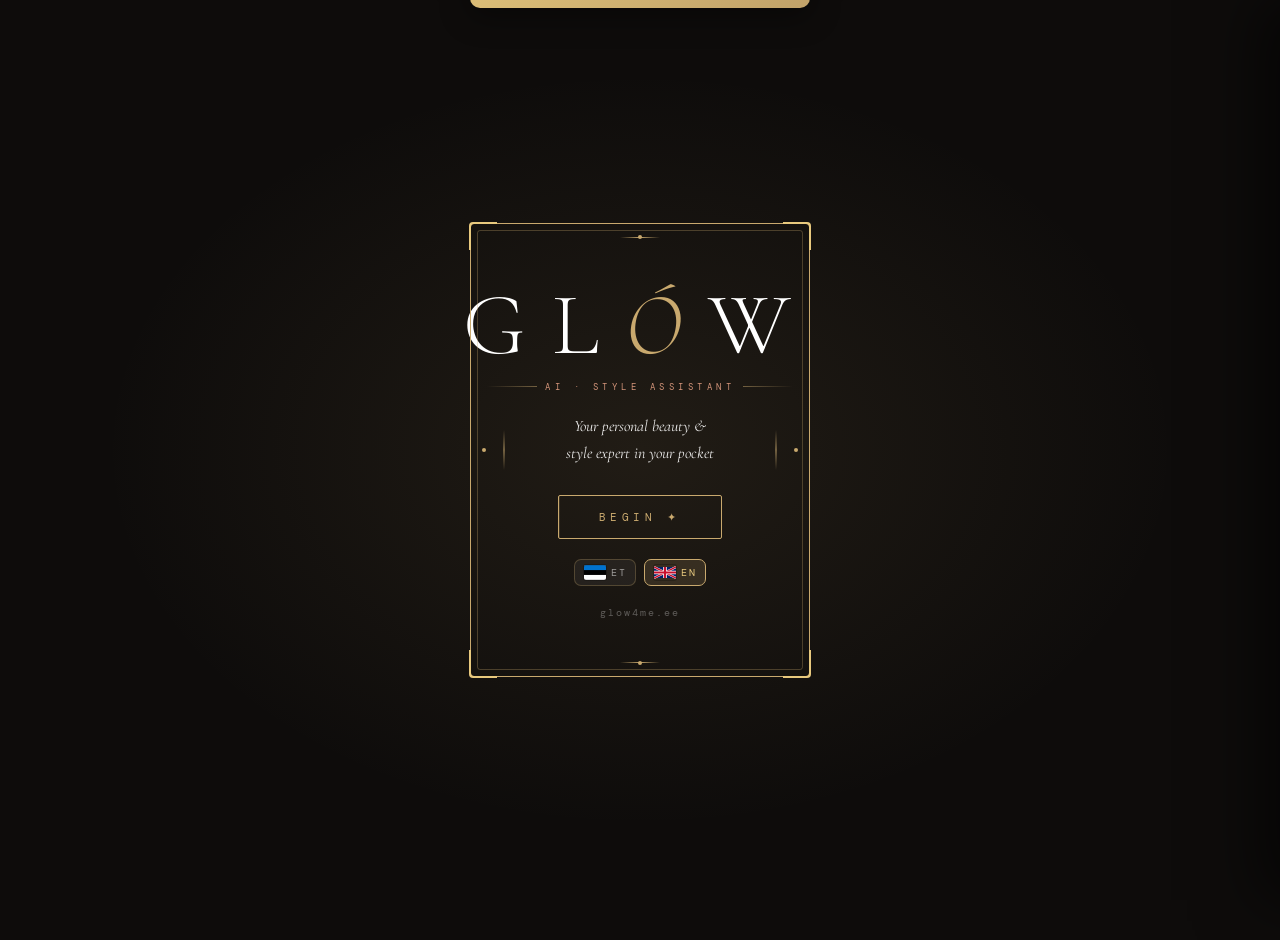
==== en/index.html @ c8969854 "Add English version of index.html" ====
<!DOCTYPE html>
<html lang="en">
<head>
<meta charset="UTF-8">
<meta name="viewport" content="width=device-width, initial-scale=1.0">
<title>GLÓW · AI Style Assistant</title>
<meta name="description" content="GLÓW is an AI-powered beauty app that instantly advises you on makeup, style and skincare. Open the camera, let Claude AI analyse you and get personal recommendations.">
<link rel="canonical" href="https://glow4me.ee/?lang=en">
<meta name="theme-color" content="#0e0c0b">
<!-- Suuname inglise keelsele versioonile (?lang=en) -->
<meta http-equiv="refresh" content="0; url=/?lang=en">
<script>try{localStorage.setItem('glow_lang','en');}catch(e){}location.replace('/?lang=en');</script>
<style>html,body{margin:0;height:100%;background:#0e0c0b;color:#c9a96e;font-family:Georgia,serif;display:flex;align-items:center;justify-content:center;text-align:center}a{color:#e8c97e}</style>
</head>
<body>
<div>
  <p style="font-size:28px;letter-spacing:.15em">GL<span style="font-style:italic">Ó</span>W</p>
  <p>Opening the English version… <a href="/?lang=en">continue →</a></p>
</div>
</body>
</html>
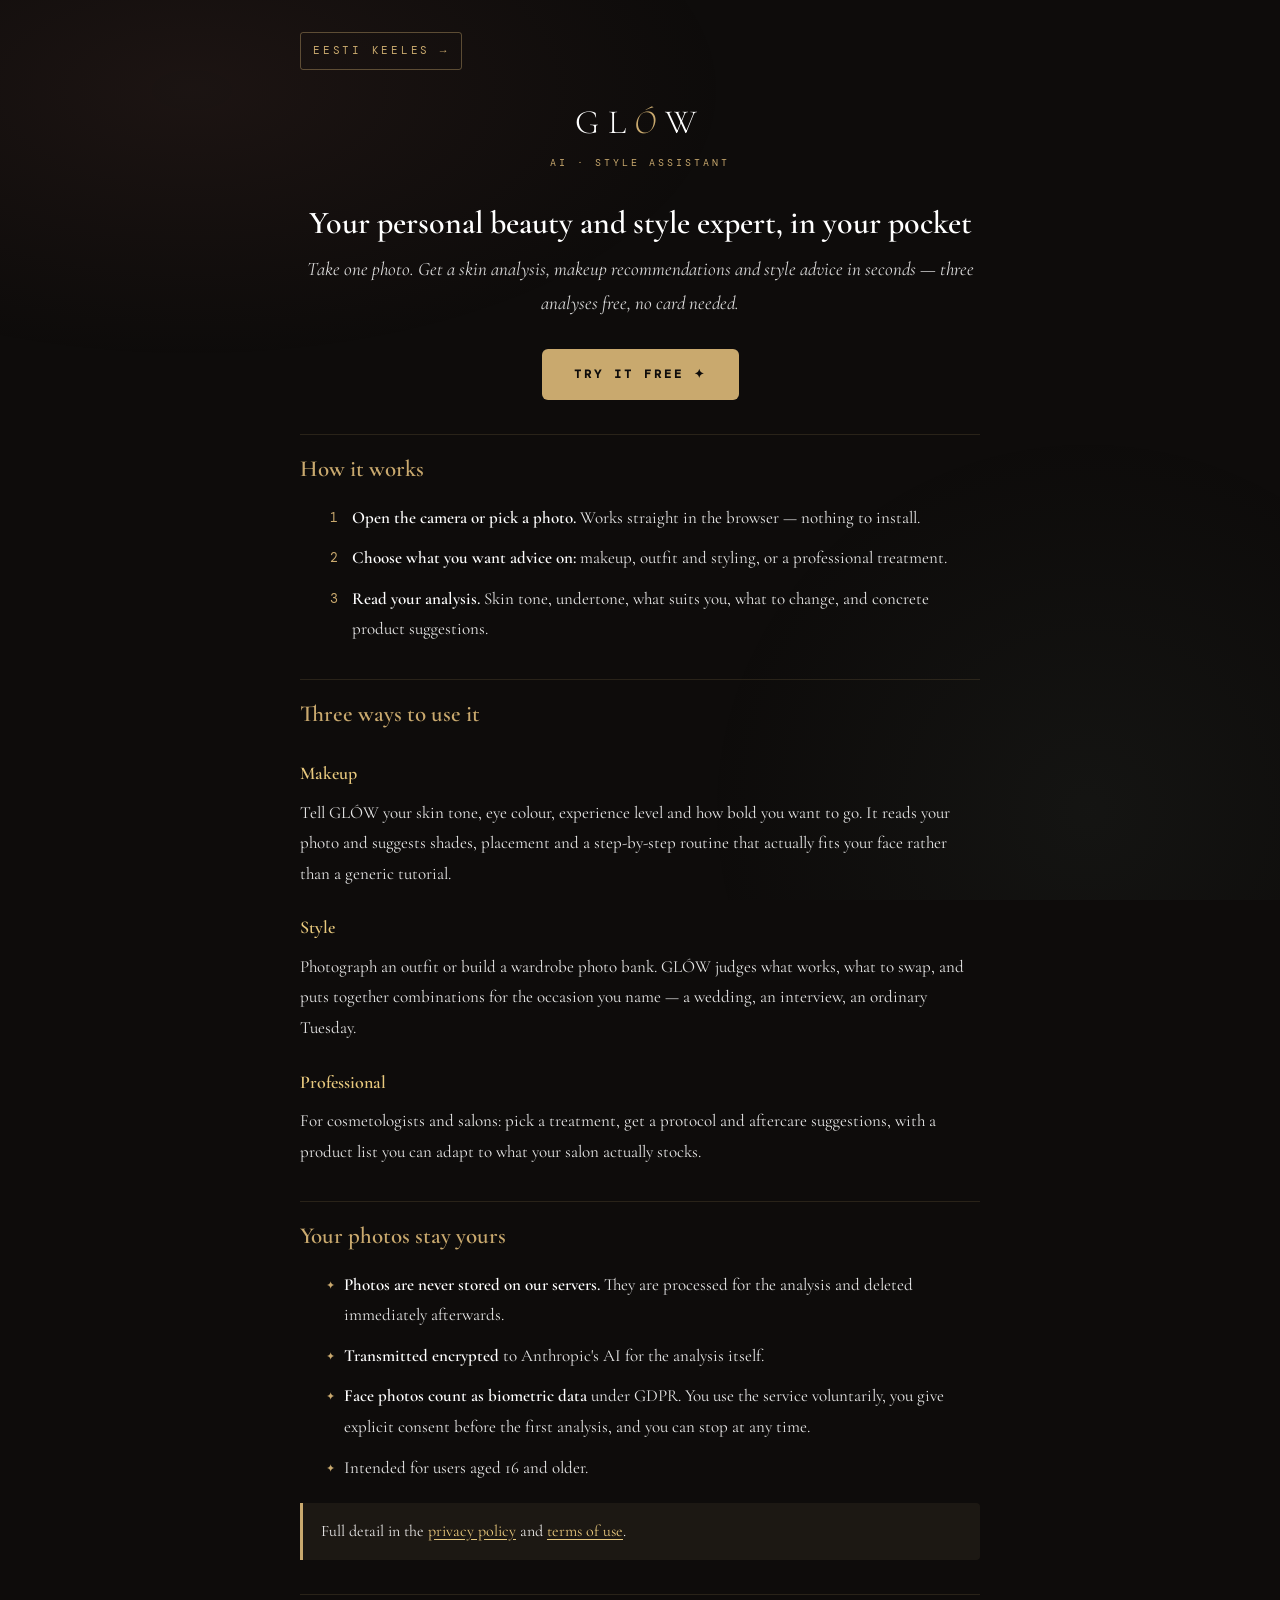
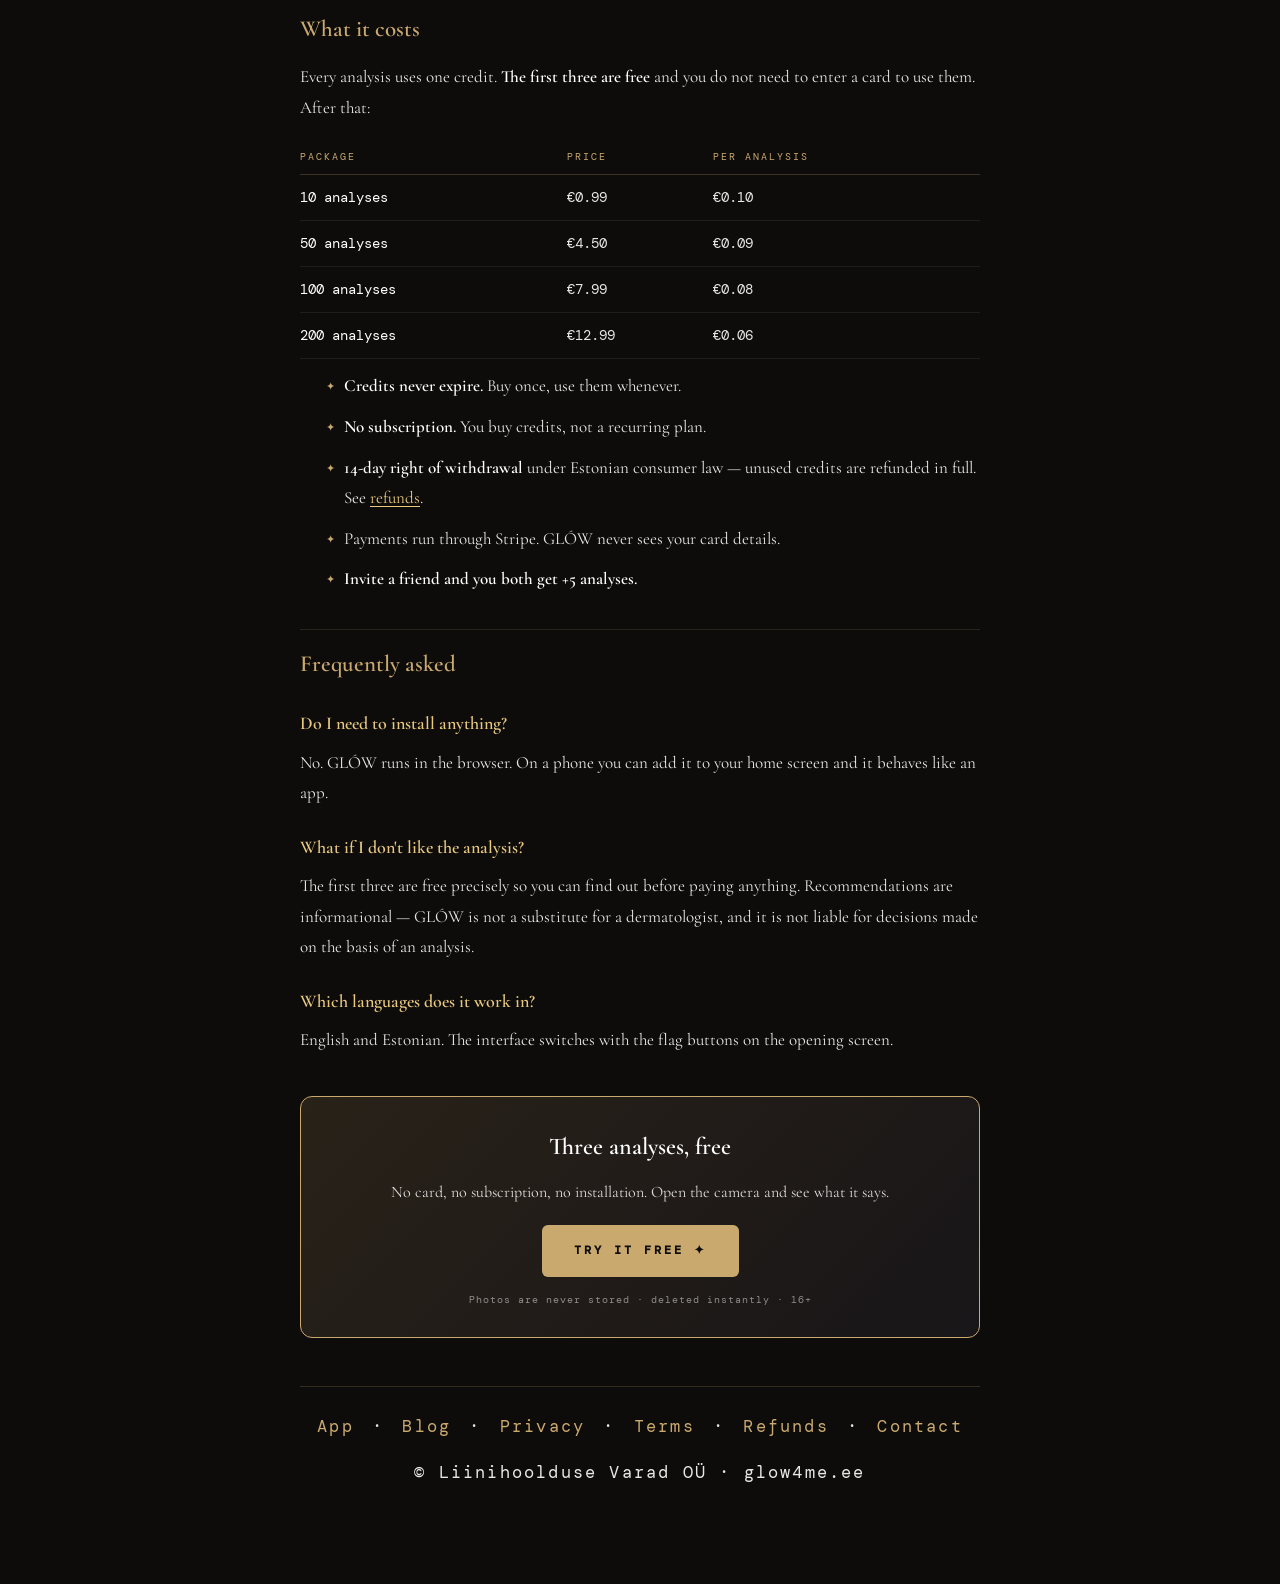
==== commit a1559faf: "Ingliskeelne maandumisleht" ====
--- a/en/index.html
+++ b/en/index.html
@@ -3,19 +3,190 @@
 <head>
 <meta charset="UTF-8">
 <meta name="viewport" content="width=device-width, initial-scale=1.0">
-<title>GLÓW · AI Style Assistant</title>
-<meta name="description" content="GLÓW is an AI-powered beauty app that instantly advises you on makeup, style and skincare. Open the camera, let Claude AI analyse you and get personal recommendations.">
-<link rel="canonical" href="https://glow4me.ee/?lang=en">
-<meta name="theme-color" content="#0e0c0b">
-<!-- Suuname inglise keelsele versioonile (?lang=en) -->
-<meta http-equiv="refresh" content="0; url=/?lang=en">
-<script>try{localStorage.setItem('glow_lang','en');}catch(e){}location.replace('/?lang=en');</script>
-<style>html,body{margin:0;height:100%;background:#0e0c0b;color:#c9a96e;font-family:Georgia,serif;display:flex;align-items:center;justify-content:center;text-align:center}a{color:#e8c97e}</style>
+<title>GLÓW (Glow4me) · AI skin analysis and makeup advice — 3 free</title>
+<meta name="description" content="Take a photo and get a personal skin analysis, makeup recommendations and style advice in seconds. GLÓW is an AI beauty assistant — 3 analyses free, no card needed.">
+<meta name="keywords" content="AI skin analysis, AI makeup advice, AI beauty app, skin type test, style assistant, virtual beauty coach">
+<meta name="author" content="GLÓW">
+<link rel="canonical" href="https://glow4me.ee/en/">
+<link rel="alternate" hreflang="et" href="https://glow4me.ee/">
+<link rel="alternate" hreflang="en" href="https://glow4me.ee/en/">
+<link rel="alternate" hreflang="x-default" href="https://glow4me.ee/">
+<meta name="theme-color" content="#c9a96e">
+<link rel="icon" type="image/png" sizes="192x192" href="../icon-192.png">
+<link rel="apple-touch-icon" href="../icon-180.png">
+<meta property="og:type" content="website">
+<meta property="og:site_name" content="GLÓW">
+<meta property="og:title" content="GLÓW · AI beauty assistant in your pocket">
+<meta property="og:description" content="Personal AI advice on makeup, style and skincare. Take a photo — get recommendations in seconds. 3 analyses free.">
+<meta property="og:url" content="https://glow4me.ee/en/">
+<meta property="og:image" content="https://glow4me.ee/og-image.png">
+<meta property="og:image:width" content="1200">
+<meta property="og:image:height" content="630">
+<meta property="og:locale" content="en_US">
+<meta property="og:locale:alternate" content="et_EE">
+<meta name="twitter:card" content="summary_large_image">
+<meta name="twitter:title" content="GLÓW · AI beauty assistant in your pocket">
+<meta name="twitter:description" content="Personal AI advice on makeup, style and skincare. 3 analyses free, no card needed.">
+<meta name="twitter:image" content="https://glow4me.ee/og-image.png">
+<script type="application/ld+json">
+{
+  "@context": "https://schema.org",
+  "@type": "WebApplication",
+  "name": "GLÓW",
+  "alternateName": "Glow4me",
+  "url": "https://glow4me.ee/en/",
+  "image": "https://glow4me.ee/og-image.png",
+  "description": "AI-powered beauty app giving personal recommendations on makeup, style and skincare.",
+  "applicationCategory": "LifestyleApplication",
+  "operatingSystem": "Any",
+  "browserRequirements": "Requires a modern browser (Safari 14+, Chrome 90+)",
+  "inLanguage": ["en", "et"],
+  "offers": {
+    "@type": "Offer",
+    "price": "0",
+    "priceCurrency": "EUR",
+    "description": "3 free analyses, then credit packages from €0.99"
+  },
+  "creator": {
+    "@type": "Organization",
+    "name": "GLÓW",
+    "url": "https://glow4me.ee/",
+    "logo": "https://glow4me.ee/icon-512.png"
+  }
+}
+</script>
+<link href="https://fonts.googleapis.com/css2?family=Cormorant+Garamond:ital,wght@0,300;0,400;0,600;1,300&family=DM+Mono:wght@300;400&display=swap" rel="stylesheet">
+<style>
+:root{--bg:#0e0c0b;--gold:#c9a96e;--gold-bright:#e8c97e;--blush:#d4957a;--lav:#9b8fb5}
+*{margin:0;padding:0;box-sizing:border-box}
+body{background:var(--bg);color:#fff;font-family:'Cormorant Garamond',Georgia,serif;line-height:1.8;min-height:100vh}
+.ambient{position:fixed;inset:0;pointer-events:none;z-index:0;background:radial-gradient(ellipse 70% 50% at 15% 10%,rgba(196,115,107,0.08) 0%,transparent 60%),radial-gradient(ellipse 50% 70% at 85% 90%,rgba(123,158,142,0.06) 0%,transparent 60%)}
+.wrap{position:relative;z-index:1;max-width:720px;margin:0 auto;padding:32px 20px 80px}
+.lang-link{display:inline-flex;align-items:center;gap:8px;color:var(--gold);text-decoration:none;font-family:'DM Mono',monospace;font-size:11px;letter-spacing:.25em;text-transform:uppercase;margin-bottom:24px;padding:8px 12px;border:1px solid rgba(201,169,110,0.4);border-radius:3px;transition:all .2s}
+.lang-link:hover{background:rgba(201,169,110,0.1);border-color:var(--gold)}
+header{text-align:center;padding:12px 0 20px}
+.logo{font-size:34px;font-weight:300;letter-spacing:.25em;color:#fff;line-height:1}
+.logo em{color:var(--gold);font-style:italic}
+.tagline{font-family:'DM Mono',monospace;font-size:10px;letter-spacing:.3em;color:var(--gold);text-transform:uppercase;text-align:center;margin:14px 0 6px}
+h1{font-size:32px;font-weight:600;color:#fff;text-align:center;margin:6px 0 10px;line-height:1.2}
+.lead{font-size:19px;font-style:italic;color:rgba(255,255,255,0.85);text-align:center;margin-bottom:28px}
+h2{font-size:23px;color:var(--gold);font-weight:600;margin:34px 0 12px;padding-top:14px;border-top:1px solid rgba(201,169,110,0.15)}
+h3{font-size:18px;color:var(--gold-bright);font-weight:600;margin:22px 0 8px}
+p{font-size:17px;color:rgba(255,255,255,0.9);margin-bottom:16px}
+strong{color:#fff;font-weight:600}
+ul,ol{margin:12px 0 18px 4px;padding-left:22px}
+li{font-size:17px;color:rgba(255,255,255,0.9);margin-bottom:10px;position:relative;list-style:none;padding-left:18px}
+li::before{content:'✦';position:absolute;left:0;color:var(--gold);font-size:11px;top:6px}
+ol{counter-reset:s;padding-left:26px}
+ol li{counter-increment:s;padding-left:22px}
+ol li::before{content:counter(s);color:var(--gold);font-family:'DM Mono',monospace;font-size:13px;top:3px}
+.tip{background:rgba(201,169,110,0.08);border-left:3px solid var(--gold);padding:14px 18px;border-radius:0 4px 4px 0;margin:20px 0}
+.tip p{margin:0;font-size:16px}
+.price-table{width:100%;border-collapse:collapse;margin:16px 0 8px;font-family:'DM Mono',monospace;font-size:14px}
+.price-table th{text-align:left;color:var(--gold);font-weight:400;font-size:10px;letter-spacing:.2em;text-transform:uppercase;padding:8px 10px 8px 0;border-bottom:1px solid rgba(201,169,110,0.25)}
+.price-table td{padding:10px 10px 10px 0;border-bottom:1px solid rgba(255,255,255,0.07);color:rgba(255,255,255,0.9)}
+.price-table td:first-child{color:#fff}
+.cta-box{margin:40px 0 0;background:linear-gradient(135deg,rgba(201,169,110,0.14),rgba(155,143,181,0.08));border:1px solid var(--gold);border-radius:12px;padding:28px 24px;text-align:center}
+.cta-box h2{border:none;padding:0;margin:0 0 10px;color:#fff;font-size:24px}
+.cta-box p{font-size:16px;color:rgba(255,255,255,0.85);margin-bottom:18px}
+.cta-btn{display:inline-block;background:var(--gold);color:var(--bg);padding:15px 32px;border-radius:6px;font-family:'DM Mono',monospace;font-size:12px;letter-spacing:.25em;text-transform:uppercase;font-weight:700;text-decoration:none;transition:transform .15s,box-shadow .15s}
+.cta-btn:hover{transform:translateY(-2px);box-shadow:0 8px 24px rgba(201,169,110,0.4)}
+.cta-note{font-family:'DM Mono',monospace;font-size:10px;letter-spacing:.1em;color:rgba(255,255,255,0.5);margin-top:14px}
+a.inline{color:var(--gold-bright);text-decoration:underline;text-underline-offset:3px}
+footer{text-align:center;margin-top:48px;padding-top:24px;border-top:1px solid rgba(201,169,110,0.2);font-family:'DM Mono',monospace;font-size:11px;color:rgba(255,255,255,0.4);letter-spacing:.2em}
+footer a{color:var(--gold);text-decoration:none;margin:0 6px}
+</style>
 </head>
 <body>
-<div>
-  <p style="font-size:28px;letter-spacing:.15em">GL<span style="font-style:italic">Ó</span>W</p>
-  <p>Opening the English version… <a href="/?lang=en">continue →</a></p>
+<div class="ambient"></div>
+<div class="wrap">
+
+  <a href="../" class="lang-link">Eesti keeles →</a>
+
+  <header>
+    <div class="logo">GL<em>Ó</em>W</div>
+    <div class="tagline">AI · Style Assistant</div>
+  </header>
+
+  <h1>Your personal beauty and style expert, in your pocket</h1>
+  <p class="lead">Take one photo. Get a skin analysis, makeup recommendations and style advice in seconds — three analyses free, no card needed.</p>
+
+  <div style="text-align:center;margin-bottom:8px">
+    <a href="../?lang=en" class="cta-btn">Try it free ✦</a>
+  </div>
+
+  <h2>How it works</h2>
+  <ol>
+    <li><strong>Open the camera or pick a photo.</strong> Works straight in the browser — nothing to install.</li>
+    <li><strong>Choose what you want advice on:</strong> makeup, outfit and styling, or a professional treatment.</li>
+    <li><strong>Read your analysis.</strong> Skin tone, undertone, what suits you, what to change, and concrete product suggestions.</li>
+  </ol>
+
+  <h2>Three ways to use it</h2>
+
+  <h3>Makeup</h3>
+  <p>Tell GLÓW your skin tone, eye colour, experience level and how bold you want to go. It reads your photo and suggests shades, placement and a step-by-step routine that actually fits your face rather than a generic tutorial.</p>
+
+  <h3>Style</h3>
+  <p>Photograph an outfit or build a wardrobe photo bank. GLÓW judges what works, what to swap, and puts together combinations for the occasion you name — a wedding, an interview, an ordinary Tuesday.</p>
+
+  <h3>Professional</h3>
+  <p>For cosmetologists and salons: pick a treatment, get a protocol and aftercare suggestions, with a product list you can adapt to what your salon actually stocks.</p>
+
+  <h2>Your photos stay yours</h2>
+  <ul>
+    <li><strong>Photos are never stored on our servers.</strong> They are processed for the analysis and deleted immediately afterwards.</li>
+    <li><strong>Transmitted encrypted</strong> to Anthropic's AI for the analysis itself.</li>
+    <li><strong>Face photos count as biometric data</strong> under GDPR. You use the service voluntarily, you give explicit consent before the first analysis, and you can stop at any time.</li>
+    <li>Intended for users aged 16 and older.</li>
+  </ul>
+  <div class="tip">
+    <p>Full detail in the <a href="../privaatsus.html" class="inline">privacy policy</a> and <a href="../tingimused.html" class="inline">terms of use</a>.</p>
+  </div>
+
+  <h2>What it costs</h2>
+  <p>Every analysis uses one credit. <strong>The first three are free</strong> and you do not need to enter a card to use them. After that:</p>
+
+  <table class="price-table">
+    <thead><tr><th>Package</th><th>Price</th><th>Per analysis</th></tr></thead>
+    <tbody>
+      <tr><td>10 analyses</td><td>€0.99</td><td>€0.10</td></tr>
+      <tr><td>50 analyses</td><td>€4.50</td><td>€0.09</td></tr>
+      <tr><td>100 analyses</td><td>€7.99</td><td>€0.08</td></tr>
+      <tr><td>200 analyses</td><td>€12.99</td><td>€0.06</td></tr>
+    </tbody>
+  </table>
+
+  <ul>
+    <li><strong>Credits never expire.</strong> Buy once, use them whenever.</li>
+    <li><strong>No subscription.</strong> You buy credits, not a recurring plan.</li>
+    <li><strong>14-day right of withdrawal</strong> under Estonian consumer law — unused credits are refunded in full. See <a href="../tagasimaksed.html" class="inline">refunds</a>.</li>
+    <li>Payments run through Stripe. GLÓW never sees your card details.</li>
+    <li><strong>Invite a friend and you both get +5 analyses.</strong></li>
+  </ul>
+
+  <h2>Frequently asked</h2>
+
+  <h3>Do I need to install anything?</h3>
+  <p>No. GLÓW runs in the browser. On a phone you can add it to your home screen and it behaves like an app.</p>
+
+  <h3>What if I don't like the analysis?</h3>
+  <p>The first three are free precisely so you can find out before paying anything. Recommendations are informational — GLÓW is not a substitute for a dermatologist, and it is not liable for decisions made on the basis of an analysis.</p>
+
+  <h3>Which languages does it work in?</h3>
+  <p>English and Estonian. The interface switches with the flag buttons on the opening screen.</p>
+
+  <div class="cta-box">
+    <h2>Three analyses, free</h2>
+    <p>No card, no subscription, no installation. Open the camera and see what it says.</p>
+    <a href="../?lang=en" class="cta-btn">Try it free ✦</a>
+    <div class="cta-note">Photos are never stored · deleted instantly · 16+</div>
+  </div>
+
+  <footer>
+    <p><a href="../?lang=en">App</a> · <a href="../blog/">Blog</a> · <a href="../privaatsus.html">Privacy</a> · <a href="../tingimused.html">Terms</a> · <a href="../tagasimaksed.html">Refunds</a> · <a href="../kontakt.html">Contact</a></p>
+    <p style="margin-top:16px">© Liinihoolduse Varad OÜ · glow4me.ee</p>
+  </footer>
 </div>
 </body>
 </html>
